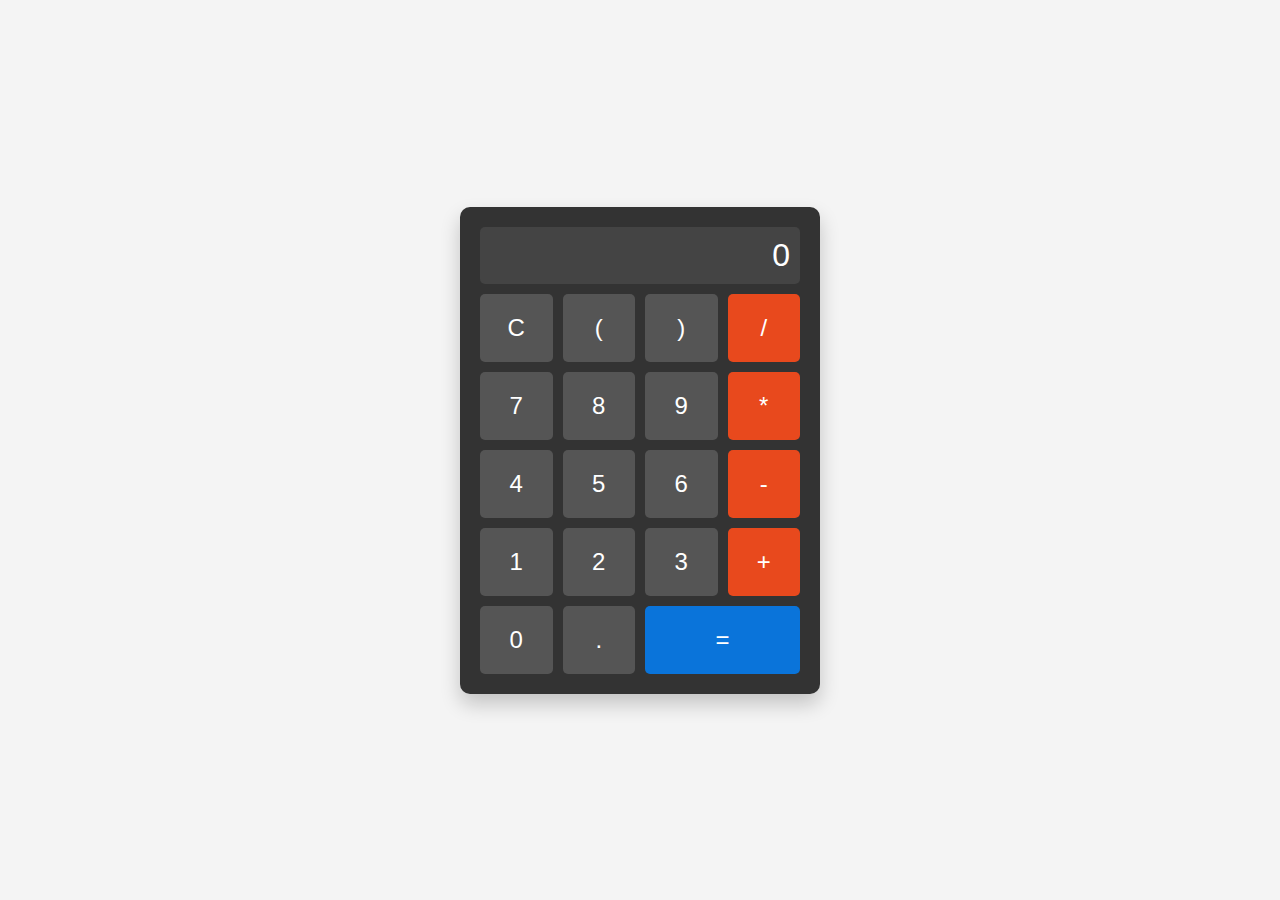
==== src/index.html @ 9cc1a57a "first commit" ====
<!DOCTYPE html>
<html lang="en">
<head>
    <meta charset="UTF-8">
    <meta name="viewport" content="width=device-width, initial-scale=1.0">
    <title>Calculator</title>
    <link rel="stylesheet" href="/src/style.css">
</head>
<body>
    <div class="calculator">
        <div class="display" id="display">0</div>
        <div class="buttons">
            <button class="btn" onclick="clearDisplay()">C</button>
            <button class="btn" onclick="appendToDisplay('(')">(</button>
            <button class="btn" onclick="appendToDisplay(')')">)</button>
            <button class="btn operator" onclick="appendToDisplay('/')">/</button>
            
            <button class="btn" onclick="appendToDisplay('7')">7</button>
            <button class="btn" onclick="appendToDisplay('8')">8</button>
            <button class="btn" onclick="appendToDisplay('9')">9</button>
            <button class="btn operator" onclick="appendToDisplay('*')">*</button>
            
            <button class="btn" onclick="appendToDisplay('4')">4</button>
            <button class="btn" onclick="appendToDisplay('5')">5</button>
            <button class="btn" onclick="appendToDisplay('6')">6</button>
            <button class="btn operator" onclick="appendToDisplay('-')">-</button>
            
            <button class="btn" onclick="appendToDisplay('1')">1</button>
            <button class="btn" onclick="appendToDisplay('2')">2</button>
            <button class="btn" onclick="appendToDisplay('3')">3</button>
            <button class="btn operator" onclick="appendToDisplay('+')">+</button>
            
            <button class="btn" onclick="appendToDisplay('0')">0</button>
            <button class="btn" onclick="appendToDisplay('.')">.</button>
            <button class="btn equal" onclick="calculate()">=</button>
        </div>
    </div>
    <script src="/src/script.js"></script>
</body>
</html>
---- src/style.css ----
body {
    display: flex;
    justify-content: center;
    align-items: center;
    height: 100vh;
    background-color: #f4f4f4;
    margin: 0;
    font-family: 'Arial', sans-serif;
}

.calculator {
    width: 320px;
    background-color: #333;
    border-radius: 10px;
    box-shadow: 0 10px 20px rgba(0, 0, 0, 0.2);
    padding: 20px;
}

.display {
    background-color: #444;
    color: #fff;
    font-size: 2rem;
    text-align: right;
    padding: 10px;
    border-radius: 5px;
    margin-bottom: 10px;
    overflow: hidden;
    white-space: nowrap;
}

.buttons {
    display: grid;
    grid-template-columns: repeat(4, 1fr);
    gap: 10px;
}

.btn {
    background-color: #555;
    color: #fff;
    font-size: 1.5rem;
    border: none;
    border-radius: 5px;
    padding: 20px;
    cursor: pointer;
    transition: background-color 0.3s ease;
}

.btn:hover {
    background-color: #777;
}

.operator {
    background-color: #e8491d;
}

.operator:hover {
    background-color: #cf4121;
}

.equal {
    grid-column: span 2;
    background-color: #0a74da;
}

.equal:hover {
    background-color: #005bb5;
}
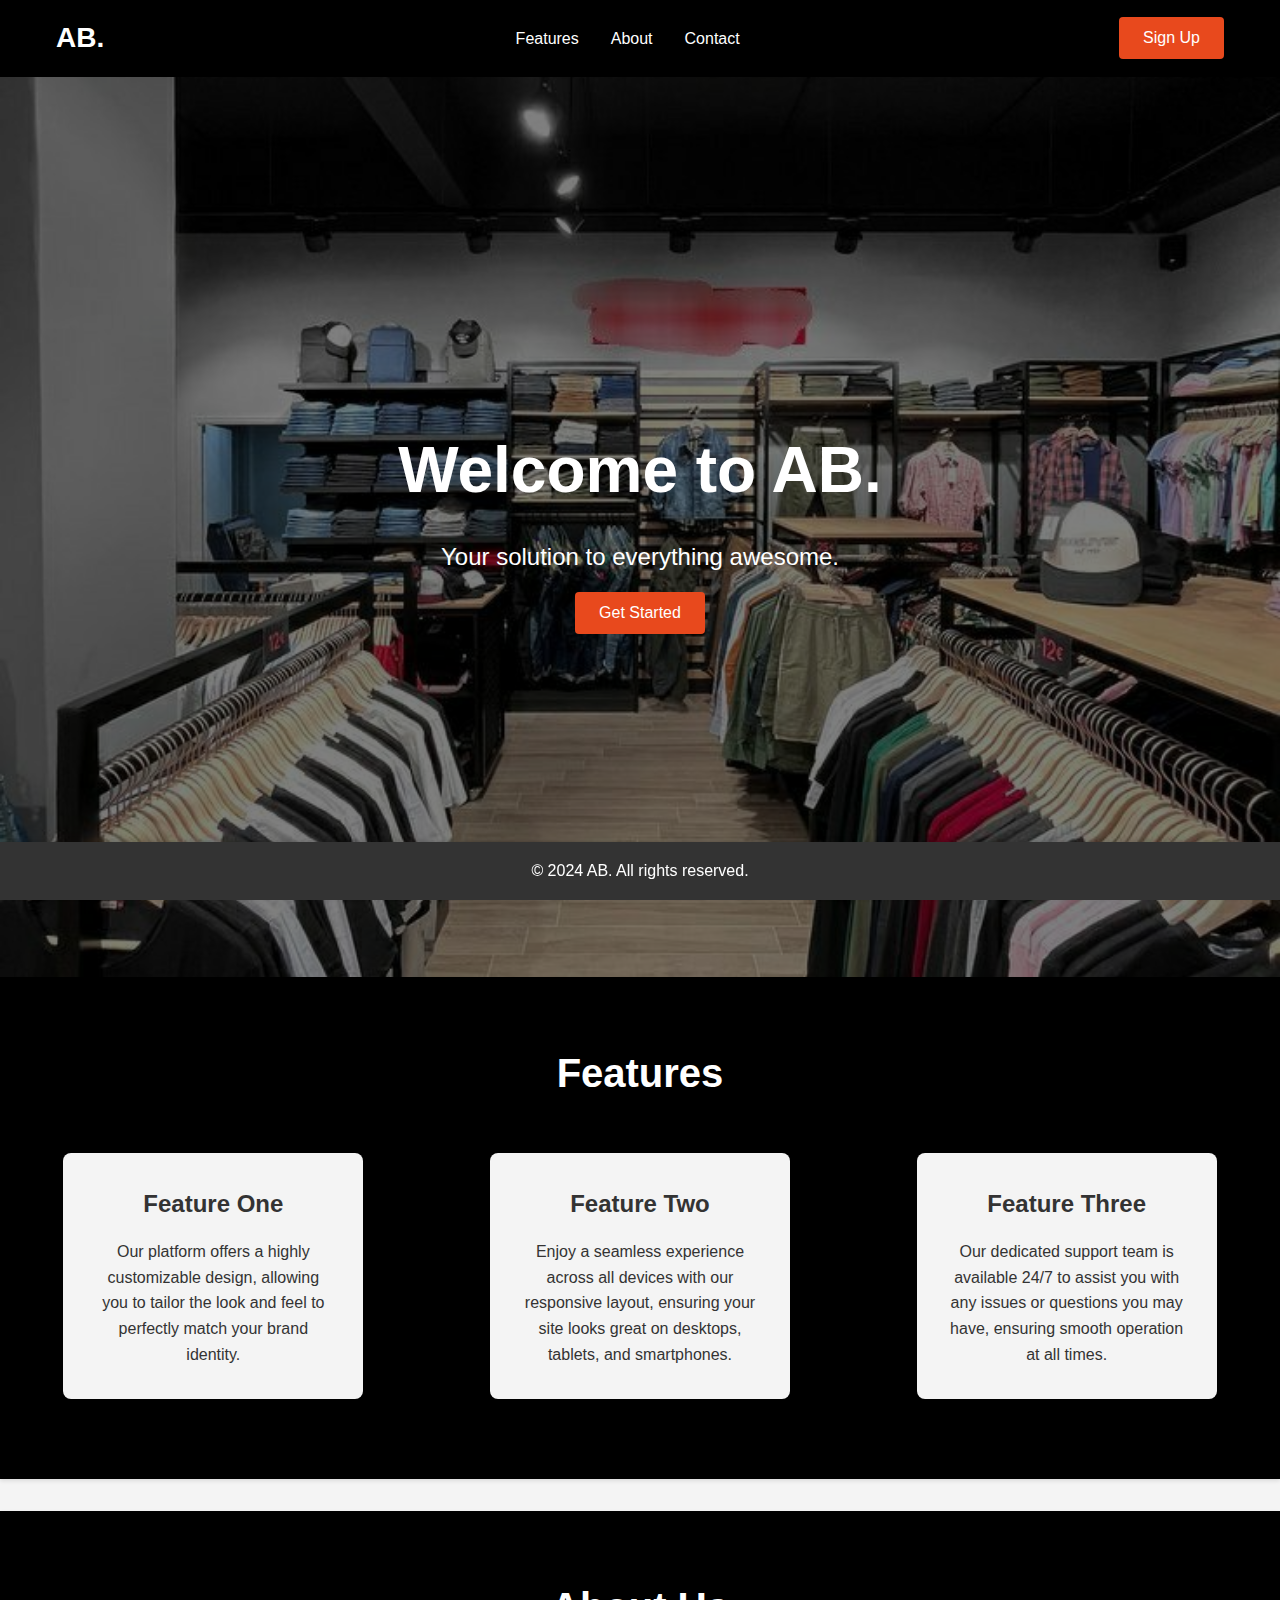
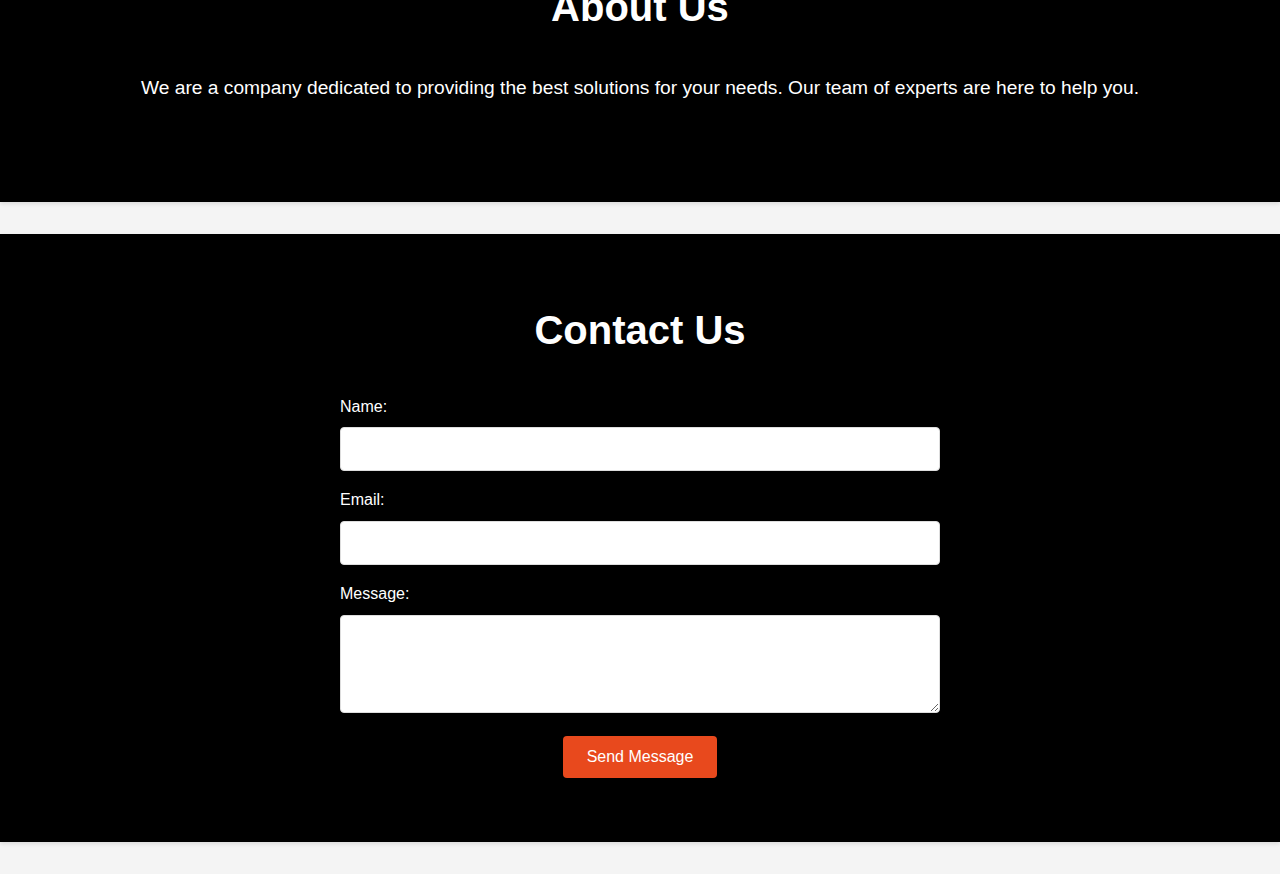
==== commit 9c0c74a9: "second commit" ====
--- a/src/index.html
+++ b/src/index.html
@@ -3,38 +3,71 @@
 <head>
     <meta charset="UTF-8">
     <meta name="viewport" content="width=device-width, initial-scale=1.0">
-    <title>Calculator</title>
+    <title>Landing-Page</title>
     <link rel="stylesheet" href="/src/style.css">
 </head>
 <body>
-    <div class="calculator">
-        <div class="display" id="display">0</div>
-        <div class="buttons">
-            <button class="btn" onclick="clearDisplay()">C</button>
-            <button class="btn" onclick="appendToDisplay('(')">(</button>
-            <button class="btn" onclick="appendToDisplay(')')">)</button>
-            <button class="btn operator" onclick="appendToDisplay('/')">/</button>
+    <header>
+        <nav>
+            <div class="logo">AB.</div>
+            <ul class="nav-links">
+                <li><a href="#features">Features</a></li>
+                <li><a href="#about">About</a></li>
+                <li><a href="#contact">Contact</a></li>
+            </ul>
+            <button class="cta">Sign Up</button>
+        </nav>
+    </header>
+
+    <section class="hero">
+        <div class="hero-content">
+            <h1>Welcome to AB.</h1>
+            <p>Your solution to everything awesome.</p>
+            <button class="cta">Get Started</button>
+        </div>
+    </section>
+
+    <section id="features" class="features">
+        <h2>Features</h2>
+        <div class="feature-container">
+            <div class="feature">
+                <h3>Feature One</h3>
+                <p>Our platform offers a highly customizable design, allowing you to tailor the look and feel to perfectly match your brand identity.</p>
+            </div>
+            <div class="feature">
+                <h3>Feature Two</h3>
+                <p>Enjoy a seamless experience across all devices with our responsive layout, ensuring your site looks great on desktops, tablets, and smartphones.</p>
+            </div>
+            <div class="feature">
+                <h3>Feature Three</h3>
+                <p>Our dedicated support team is available 24/7 to assist you with any issues or questions you may have, ensuring smooth operation at all times.</p>
+            </div>
+        </div>
+    </section>
+
+    <section id="about" class="about">
+        <h2>About Us</h2>
+        <p>We are a company dedicated to providing the best solutions for your needs. Our team of experts are here to help you.</p>
+    </section>
+
+    <section id="contact" class="contact">
+        <h2>Contact Us</h2>
+        <form>
+            <label for="name">Name:</label>
+            <input type="text" id="name" name="name" required>
             
-            <button class="btn" onclick="appendToDisplay('7')">7</button>
-            <button class="btn" onclick="appendToDisplay('8')">8</button>
-            <button class="btn" onclick="appendToDisplay('9')">9</button>
-            <button class="btn operator" onclick="appendToDisplay('*')">*</button>
+            <label for="email">Email:</label>
+            <input type="email" id="email" name="email" required>
             
-            <button class="btn" onclick="appendToDisplay('4')">4</button>
-            <button class="btn" onclick="appendToDisplay('5')">5</button>
-            <button class="btn" onclick="appendToDisplay('6')">6</button>
-            <button class="btn operator" onclick="appendToDisplay('-')">-</button>
+            <label for="message">Message:</label>
+            <textarea id="message" name="message" rows="4" required></textarea>
             
-            <button class="btn" onclick="appendToDisplay('1')">1</button>
-            <button class="btn" onclick="appendToDisplay('2')">2</button>
-            <button class="btn" onclick="appendToDisplay('3')">3</button>
-            <button class="btn operator" onclick="appendToDisplay('+')">+</button>
-            
-            <button class="btn" onclick="appendToDisplay('0')">0</button>
-            <button class="btn" onclick="appendToDisplay('.')">.</button>
-            <button class="btn equal" onclick="calculate()">=</button>
-        </div>
-    </div>
-    <script src="/src/script.js"></script>
+            <button type="submit">Send Message</button>
+        </form>
+    </section>
+
+    <footer>
+        <p>&copy; 2024 AB. All rights reserved.</p>
+    </footer>
 </body>
 </html>
--- a/src/style.css
+++ b/src/style.css
@@ -1,67 +1,206 @@
+* {
+    box-sizing: border-box;
+    margin: 0;
+    padding: 0;
+    font-family: 'Helvetica Neue', sans-serif;
+    scroll-behavior: smooth;
+}
+
 body {
+    line-height: 1.6;
+    background-color: #f4f4f4;
+    color: #333;
+}
+
+header {
+    background: #000000;
+    color: #fff;
+    padding: 1rem 0;
+    box-shadow: 0 2px 4px rgba(0, 0, 0, 0.1);
+}
+
+nav {
+    display: flex;
+    justify-content: space-between;
+    align-items: center;
+    max-width: 1200px;
+    margin: 0 auto;
+    padding: 0 1rem;
+}   
+
+.logo {
+    font-size: 1.75rem;
+    font-weight: bold;
+}
+
+.nav-links {
+    list-style: none;
+    display: flex;
+    align-items: center;
+}
+
+.nav-links li {
+    margin-left: 2rem;
+}
+
+.nav-links a {
+    color: #fff;
+    text-decoration: none;
+    font-size: 1rem;
+    transition: color 0.3s;
+}
+
+.nav-links a:hover {
+    color: #e8491d;
+}
+
+.cta {
+    background: #e8491d;
+    color: #fff;
+    border: none;
+    padding: 0.75rem 1.5rem;
+    border-radius: 4px;
+    cursor: pointer;
+    transition: background 0.3s;
+    font-size: 1rem;
+}
+
+.cta:hover {
+    background: #cf4121;
+}
+
+.hero {
+    background: url('/img/designer.jpg') no-repeat center center/cover;
+    height: 100vh;
     display: flex;
     justify-content: center;
     align-items: center;
-    height: 100vh;
-    background-color: #f4f4f4;
-    margin: 0;
-    font-family: 'Arial', sans-serif;
-}
-
-.calculator {
-    width: 320px;
-    background-color: #333;
-    border-radius: 10px;
-    box-shadow: 0 10px 20px rgba(0, 0, 0, 0.2);
-    padding: 20px;
-}
-
-.display {
-    background-color: #444;
-    color: #fff;
-    font-size: 2rem;
-    text-align: right;
-    padding: 10px;
-    border-radius: 5px;
-    margin-bottom: 10px;
-    overflow: hidden;
-    white-space: nowrap;
-}
-
-.buttons {
-    display: grid;
-    grid-template-columns: repeat(4, 1fr);
-    gap: 10px;
-}
-
-.btn {
-    background-color: #555;
-    color: #fff;
+    color: #fff;
+    text-align: center;
+    position: relative;
+}
+
+.hero::before {
+    content: '';
+    position: absolute;
+    top: 0;
+    left: 0;
+    width: 100%;
+    height: 100%;
+    background: rgba(0, 0, 0, 0.5);
+}
+
+.hero-content {
+    max-width: 600px;
+    z-index: 1;
+}
+
+.hero h1 {
+    font-size: 4rem;
+    margin-bottom: 1rem;
+}
+
+.hero p {
     font-size: 1.5rem;
+    margin: 1rem 0;
+}
+
+.features, .about, .contact {
+    padding: 4rem 1rem;
+    text-align: center;
+    background-color: #000000;
+    margin-bottom: 2rem;
+    box-shadow: 0 2px 4px rgba(0, 0, 0, 0.1);
+}
+
+.features h2, .about h2, .contact h2 {
+    font-size: 2.5rem;
+    margin-bottom: 2rem;
+    color: #fff;
+}
+
+.feature-container {
+    display: flex;
+    justify-content: space-around;
+    flex-wrap: wrap;
+    gap: 2rem;
+}
+
+.feature {
+    max-width: 300px;
+    margin: 1rem;
+    background: #f4f4f4;
+    padding: 2rem;
+    border-radius: 8px;
+    box-shadow: 0 2px 4px rgba(0, 0, 0, 0.1);
+    transition: transform 0.3s, box-shadow 0.3s;
+}
+
+.feature h3 {
+    font-size: 1.5rem;
+    margin-bottom: 1rem;
+}
+
+.feature p {
+    font-size: 1rem;
+}
+
+.feature:hover {
+    transform: translateY(-10px);
+    box-shadow: 0 4px 8px rgba(0, 0, 0, 0.1);
+}
+
+.about p, .contact p {
+    font-size: 1.2rem;
+    line-height: 1.8;
+    margin-bottom: 2rem;
+    color: #fff;
+}
+
+.contact form {
+    max-width: 600px;
+    margin: 0 auto;
+}
+
+.contact label {
+    display: block;
+    font-size: 1rem;
+    margin-bottom: 0.5rem;
+    text-align: left;
+    color: #fff;
+}
+
+.contact input, .contact textarea {
+    width: 100%;
+    padding: 0.75rem;
+    margin-bottom: 1rem;
+    border: 1px solid #ddd;
+    border-radius: 4px;
+    font-size: 1rem;
+}
+
+.contact button {
+    background: #e8491d;
+    color: #fff;
     border: none;
-    border-radius: 5px;
-    padding: 20px;
+    padding: 0.75rem 1.5rem;
+    border-radius: 4px;
     cursor: pointer;
-    transition: background-color 0.3s ease;
-}
-
-.btn:hover {
-    background-color: #777;
-}
-
-.operator {
-    background-color: #e8491d;
-}
-
-.operator:hover {
-    background-color: #cf4121;
-}
-
-.equal {
-    grid-column: span 2;
-    background-color: #0a74da;
-}
-
-.equal:hover {
-    background-color: #005bb5;
-}
+    transition: background 0.3s;
+    font-size: 1rem;
+}
+
+.contact button:hover {
+    background: #cf4121;
+}
+
+footer {
+    background: #333;
+    color: #fff;
+    text-align: center;
+    padding: 1rem 0;
+    position: fixed;
+    bottom: 0;
+    width: 100%;
+    box-shadow: 0 -2px 4px rgba(0, 0, 0, 0.1);
+}
